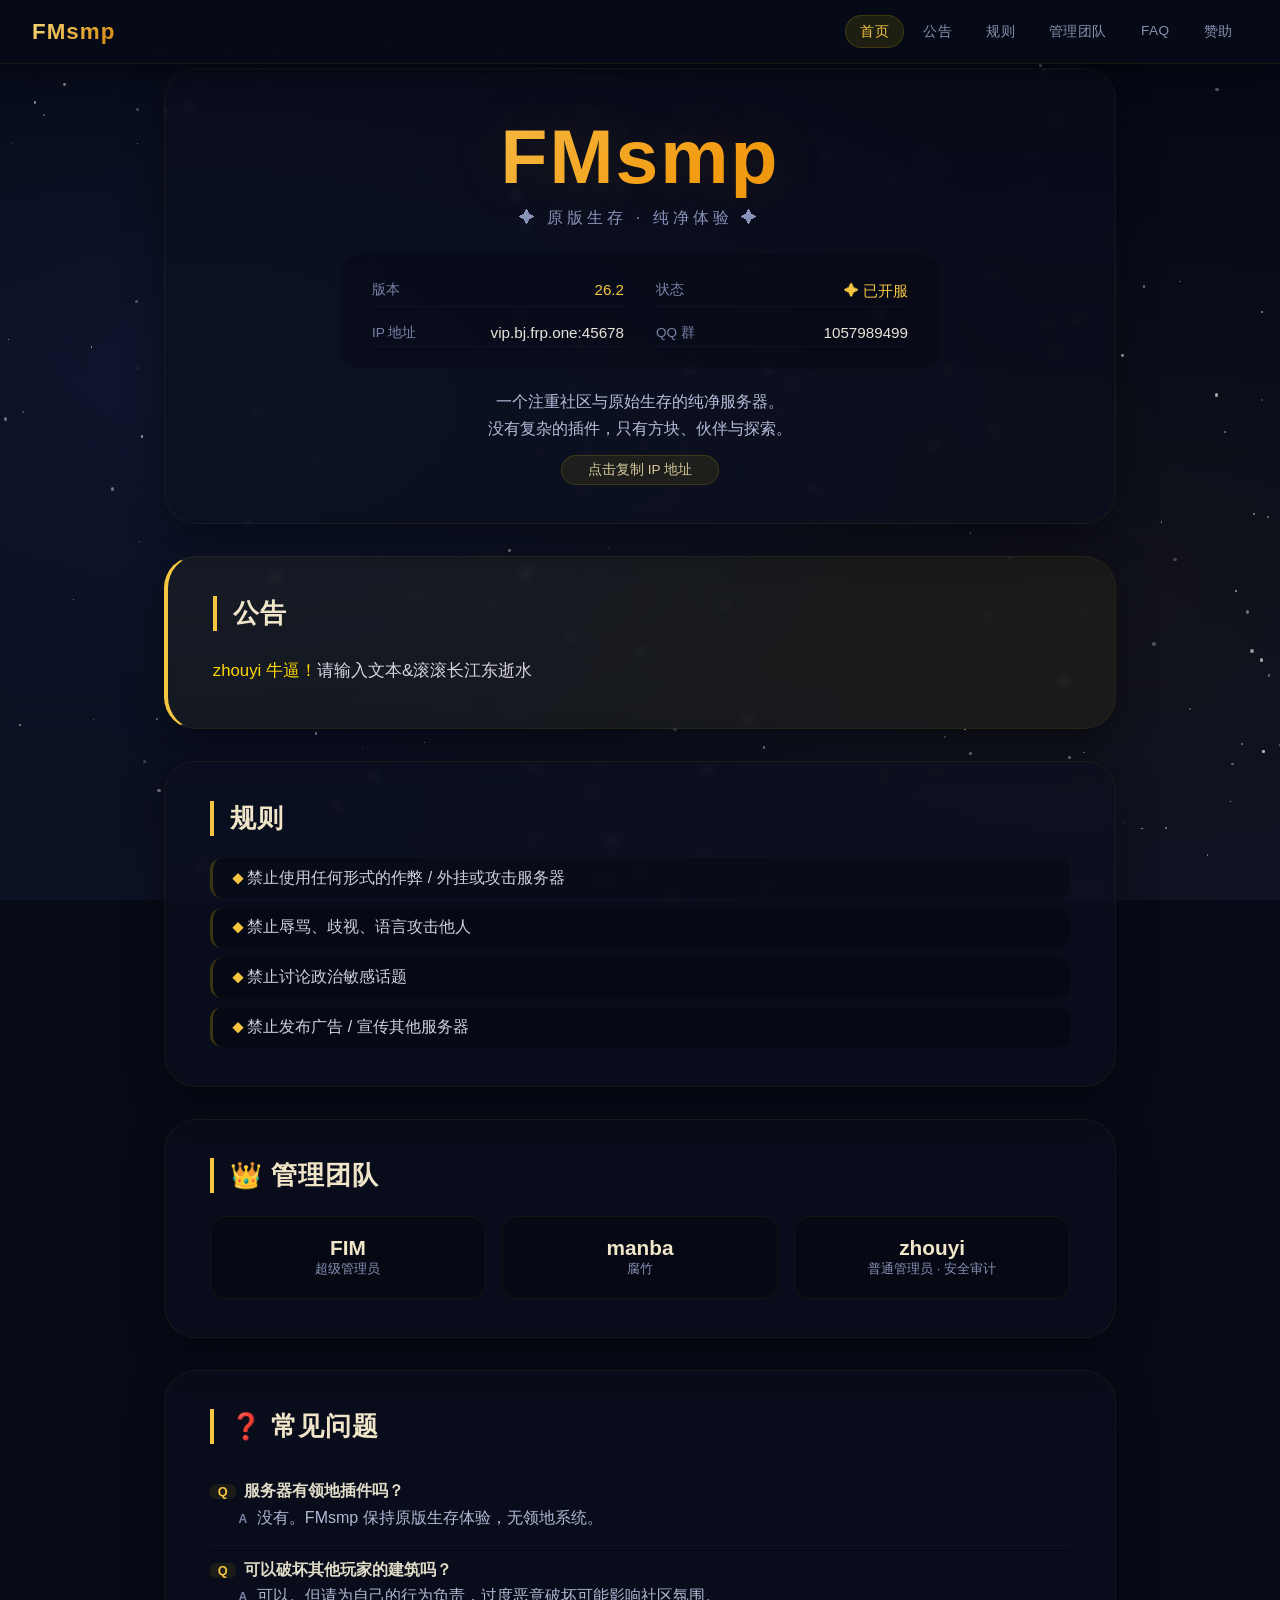
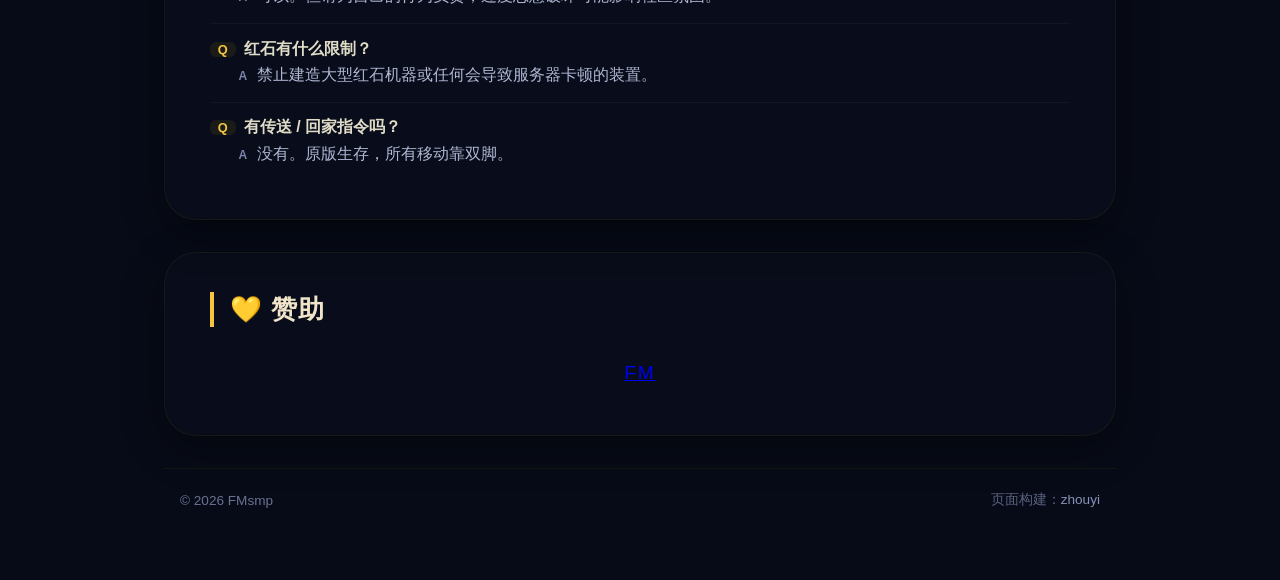
==== FMsmp/index.html @ 55bdd3b6 "Add files via upload" ====
<!DOCTYPE html>
<html lang="zh-CN">
<head>
    <meta charset="UTF-8" />
    <meta name="viewport" content="width=device-width, initial-scale=1.0" />
    <title>FMsmp · 生存服务器</title>
    <style>
        /* ===== 全局重置 & 字体 ===== */
        * {
            margin: 0;
            padding: 0;
            box-sizing: border-box;
        }
        html {
            scroll-behavior: smooth;
        }
        body {
            background: #070b17;
            color: #e0dee6;
            font-family: 'Segoe UI', 'PingFang SC', Roboto, 'Helvetica Neue', sans-serif;
            min-height: 100vh;
            padding-top: 68px;
            background-image:
                radial-gradient(ellipse at 15% 40%, rgba(25, 40, 80, 0.35) 0%, transparent 55%),
                radial-gradient(ellipse at 85% 70%, rgba(50, 35, 10, 0.2) 0%, transparent 50%),
                linear-gradient(180deg, #050814 0%, #0c1124 100%);
            background-attachment: fixed;
        }

        /* ===== 星星 ===== */
        #stars {
            position: fixed;
            inset: 0;
            pointer-events: none;
            z-index: 0;
            overflow: hidden;
        }
        .star {
            position: absolute;
            background: #fff;
            border-radius: 50%;
            animation: twinkle var(--d, 3s) ease-in-out infinite alternate;
        }
        @keyframes twinkle {
            0% { opacity: 0.15; transform: scale(0.7); }
            100% { opacity: 1; transform: scale(1.2); }
        }

        /* ===== 导航 ===== */
        .navbar {
            position: fixed;
            top: 0;
            left: 0;
            right: 0;
            z-index: 1000;
            background: rgba(7, 11, 23, 0.85);
            backdrop-filter: blur(14px);
            -webkit-backdrop-filter: blur(14px);
            border-bottom: 1px solid rgba(255, 215, 0, 0.08);
            padding: 0 2rem;
            height: 64px;
            display: flex;
            align-items: center;
            justify-content: space-between;
            box-shadow: 0 4px 30px rgba(0, 0, 0, 0.5);
        }
        .nav-brand {
            font-size: 1.4rem;
            font-weight: 700;
            background: linear-gradient(135deg, #f9d976, #d4880f);
            -webkit-background-clip: text;
            -webkit-text-fill-color: transparent;
            background-clip: text;
            letter-spacing: 1px;
            flex-shrink: 0;
        }
        .nav-links {
            display: flex;
            gap: 0.2rem;
            list-style: none;
            flex-wrap: wrap;
            justify-content: flex-end;
        }
        .nav-links a {
            color: #8890b0;
            text-decoration: none;
            font-size: 0.85rem;
            padding: 0.4rem 0.9rem;
            border-radius: 30px;
            transition: all 0.25s;
            letter-spacing: 0.5px;
            white-space: nowrap;
            border: 1px solid transparent;
        }
        .nav-links a:hover {
            color: #f0d890;
            background: rgba(255, 215, 0, 0.06);
        }
        .nav-links a.active {
            color: #f5c542;
            background: rgba(255, 215, 0, 0.10);
            border-color: rgba(255, 215, 0, 0.15);
        }
        .hamburger {
            display: none;
            flex-direction: column;
            gap: 4px;
            background: none;
            border: none;
            cursor: pointer;
            padding: 6px;
        }
        .hamburger span {
            display: block;
            width: 26px;
            height: 2.5px;
            background: #b0b8d0;
            border-radius: 4px;
            transition: 0.25s;
        }

        /* ===== 主容器 ===== */
        .main {
            position: relative;
            z-index: 1;
            max-width: 1000px;
            margin: 0 auto;
            padding: 0 1.5rem 3rem;
        }

        /* ===== 区块通用 ===== */
        .section {
            background: rgba(11, 15, 30, 0.55);
            backdrop-filter: blur(4px);
            -webkit-backdrop-filter: blur(4px);
            border: 1px solid rgba(255, 215, 0, 0.06);
            border-radius: 32px;
            padding: 2.4rem 2.8rem;
            margin-bottom: 2rem;
            box-shadow: 0 12px 40px rgba(0, 0, 0, 0.4);
            transition: border-color 0.2s;
            scroll-margin-top: 80px;
        }
        .section:hover {
            border-color: rgba(255, 215, 0, 0.10);
        }
        .section-title {
            font-size: 1.6rem;
            font-weight: 600;
            color: #f0e5c8;
            margin-bottom: 1.4rem;
            letter-spacing: 1px;
            border-left: 4px solid #f5c542;
            padding-left: 1rem;
        }
        .section-title .gold {
            color: #f5c542;
        }

        /* ===== 首页 ===== */
        #home {
            text-align: center;
            padding: 2.8rem 2rem 2.4rem;
        }
        #home .server-name {
            font-size: 4.8rem;
            font-weight: 800;
            background: linear-gradient(135deg, #f9d976 0%, #f39c12 60%, #d4880f 100%);
            -webkit-background-clip: text;
            -webkit-text-fill-color: transparent;
            background-clip: text;
            line-height: 1.1;
            text-shadow: 0 0 60px rgba(243, 156, 18, 0.15);
            letter-spacing: 2px;
        }
        #home .sub {
            margin: 0.6rem 0 1.4rem;
            color: #8892b8;
            font-size: 1rem;
            letter-spacing: 4px;
        }
        .home-grid {
            display: grid;
            grid-template-columns: 1fr 1fr;
            gap: 0.8rem 2rem;
            background: rgba(0, 0, 0, 0.2);
            border-radius: 20px;
            padding: 1.4rem 2rem;
            margin: 1.6rem auto 1.2rem;
            max-width: 600px;
            text-align: left;
        }
        .home-grid .item {
            display: flex;
            justify-content: space-between;
            border-bottom: 1px solid rgba(255, 255, 255, 0.03);
            padding: 0.25rem 0;
        }
        .home-grid .item .label {
            color: #7a84a8;
            font-size: 0.85rem;
        }
        .home-grid .item .value {
            color: #e8e4da;
            font-weight: 500;
            font-size: 0.95rem;
        }
        .home-grid .item .value.gold {
            color: #f5c542;
        }
        .home-desc {
            color: #b8bedc;
            line-height: 1.7;
            max-width: 600px;
            margin: 0.6rem auto 0;
            font-size: 1rem;
        }
        .copy-ip {
            display: inline-block;
            margin-top: 0.8rem;
            background: rgba(255, 215, 0, 0.08);
            border: 1px solid rgba(255, 215, 0, 0.15);
            padding: 0.3rem 1.6rem;
            border-radius: 40px;
            font-size: 0.85rem;
            color: #d4c89a;
            cursor: pointer;
            transition: 0.2s;
        }
        .copy-ip:hover {
            background: rgba(255, 215, 0, 0.15);
            color: #f5d480;
        }

        /* ===== 公告 ===== */
        #announcement {
            display: none;
            border-left: 4px solid #f5c542;
            background: rgba(255, 215, 0, 0.04);
        }
        #announcement.visible {
            display: block;
        }
        #announcement .announce-content {
            font-size: 1.05rem;
            line-height: 1.8;
            color: #d8d4e0;
            padding: 0.2rem 0;
            white-space: pre-wrap;
            word-break: break-word;
        }

        /* ===== 规则 ===== */
        .rule-list {
            list-style: none;
            display: flex;
            flex-direction: column;
            gap: 0.6rem;
        }
        .rule-list li {
            padding: 0.6rem 1.2rem;
            background: rgba(0, 0, 0, 0.2);
            border-radius: 12px;
            border-left: 3px solid rgba(255, 215, 0, 0.2);
            font-size: 1rem;
            color: #d0d0e0;
        }
        .rule-list li::before {
            content: "◆ ";
            color: #f5c542;
            font-size: 0.75rem;
        }

        /* ===== 管理团队 ===== */
        .team-grid {
            display: grid;
            grid-template-columns: repeat(auto-fit, minmax(180px, 1fr));
            gap: 1rem;
        }
        .team-card {
            background: rgba(0, 0, 0, 0.25);
            border-radius: 16px;
            padding: 1.2rem 1rem;
            text-align: center;
            border: 1px solid rgba(255, 215, 0, 0.05);
            transition: 0.2s;
        }
        .team-card:hover {
            border-color: rgba(255, 215, 0, 0.12);
            background: rgba(255, 215, 0, 0.03);
        }
        .team-card .name {
            font-size: 1.3rem;
            font-weight: 600;
            color: #f0e5c8;
        }
        .team-card .role {
            font-size: 0.8rem;
            color: #8892b8;
            margin-top: 0.1rem;
        }
        .team-card .role .highlight {
            color: #f5c542;
        }

        /* ===== FAQ ===== */
        .faq-item {
            border-bottom: 1px solid rgba(255, 255, 255, 0.04);
            padding: 0.9rem 0;
        }
        .faq-item:last-child {
            border-bottom: none;
        }
        .faq-item .q {
            font-weight: 600;
            color: #e0dcc8;
            display: flex;
            align-items: baseline;
            gap: 0.5rem;
        }
        .faq-item .q::before {
            content: "Q";
            color: #f5c542;
            font-weight: 700;
            font-size: 0.8rem;
            background: rgba(255, 215, 0, 0.08);
            padding: 0 0.5rem;
            border-radius: 6px;
        }
        .faq-item .a {
            color: #b0b8d4;
            padding-left: 1.8rem;
            margin-top: 0.15rem;
            line-height: 1.6;
        }
        .faq-item .a::before {
            content: "A";
            color: #7a84a8;
            font-weight: 600;
            font-size: 0.75rem;
            margin-right: 0.6rem;
        }

        /* ===== 赞助 ===== */
        #sponsor .coming {
            text-align: center;
            color: #7a84a8;
            font-size: 1.2rem;
            letter-spacing: 2px;
            padding: 0.8rem 0;
        }

        /* ===== 底部 ===== */
        .footer {
            margin-top: 1.5rem;
            padding: 1.4rem 1rem;
            border-top: 1px solid rgba(255, 215, 0, 0.06);
            display: flex;
            flex-wrap: wrap;
            justify-content: space-between;
            align-items: center;
            font-size: 0.85rem;
            color: #5a6280;
        }
        .footer span {
            color: #6a7290;
        }
        .footer .credit {
            color: #5a6280;
        }
        .footer .credit .name {
            color: #8892b8;
        }

        /* ===== Toast ===== */
        .toast {
            position: fixed;
            bottom: 2rem;
            left: 50%;
            transform: translateX(-50%) translateY(10px);
            background: rgba(14, 18, 36, 0.94);
            backdrop-filter: blur(8px);
            padding: 0.5rem 2rem;
            border-radius: 60px;
            border: 1px solid rgba(255, 215, 0, 0.15);
            color: #f5d480;
            font-size: 0.9rem;
            pointer-events: none;
            opacity: 0;
            transition: opacity 0.3s, transform 0.3s;
            z-index: 9999;
            box-shadow: 0 8px 30px rgba(0, 0, 0, 0.6);
        }
        .toast.show {
            opacity: 1;
            transform: translateX(-50%) translateY(0);
        }

        /* ===== 响应式 ===== */
        @media (max-width: 768px) {
            .navbar {
                padding: 0 1rem;
            }
            .nav-links {
                display: none;
                position: absolute;
                top: 64px;
                left: 0;
                right: 0;
                background: rgba(7, 11, 23, 0.96);
                backdrop-filter: blur(14px);
                flex-direction: column;
                padding: 0.8rem 1.5rem 1.2rem;
                border-bottom: 1px solid rgba(255, 215, 0, 0.06);
                gap: 0.2rem;
            }
            .nav-links.open {
                display: flex;
            }
            .nav-links a {
                padding: 0.6rem 0.8rem;
                width: 100%;
                text-align: center;
                font-size: 0.95rem;
            }
            .hamburger {
                display: flex;
            }
            .section {
                padding: 1.6rem 1.2rem;
                border-radius: 24px;
            }
            #home .server-name {
                font-size: 3.2rem;
            }
            .home-grid {
                grid-template-columns: 1fr;
                padding: 1rem 1.2rem;
                gap: 0.2rem;
            }
            .team-grid {
                grid-template-columns: 1fr 1fr;
            }
            .footer {
                flex-direction: column;
                gap: 0.4rem;
                text-align: center;
            }
        }
        @media (max-width: 480px) {
            #home .server-name {
                font-size: 2.6rem;
            }
            .team-grid {
                grid-template-columns: 1fr;
            }
            .section {
                padding: 1.2rem 0.8rem;
            }
        }
    </style>
</head>
<body>

    <!-- 星星 -->
    <div id="stars"></div>

    <!-- Toast -->
    <div class="toast" id="toast"></div>

    <!-- ===== 导航 ===== -->
    <nav class="navbar" id="navbar">
        <div class="nav-brand">FMsmp</div>
        <button class="hamburger" id="hamburger" aria-label="菜单">
            <span></span><span></span><span></span>
        </button>
        <ul class="nav-links" id="navLinks">
            <a href="#home" class="active">首页</a>
            <a href="#announcement">公告</a>
            <a href="#rules">规则</a>
            <a href="#team">管理团队</a>
            <a href="#faq">FAQ</a>
            <a href="#sponsor">赞助</a>
        </ul>
    </nav>

    <!-- ===== 主内容 ===== -->
    <div class="main">

        <!-- ====== 首页 ====== -->
        <section class="section" id="home">
            <div class="server-name">FMsmp</div>
            <div class="sub">✦ 原版生存 · 纯净体验 ✦</div>
            <div class="home-grid">
                <div class="item"><span class="label">版本</span><span class="value gold">26.2</span></div>
                <div class="item"><span class="label">状态</span><span class="value gold">✦ 已开服</span></div>
                <div class="item"><span class="label">IP 地址</span><span class="value" id="ipDisplay">vip.bj.frp.one:45678</span></div>
                <div class="item"><span class="label">QQ 群</span><span class="value">1057989499</span></div>
            </div>
            <div class="home-desc">
                一个注重社区与原始生存的纯净服务器。<br />
                没有复杂的插件，只有方块、伙伴与探索。
            </div>
            <div class="copy-ip" onclick="copyIP()">点击复制 IP 地址</div>
        </section>

        <!-- ====== 公告 ====== -->
        <section class="section" id="announcement">
            <div class="section-title">公告</div>
            <div class="announce-content" id="announceContent"></div>
        </section>

        <!-- ====== 规则 ====== -->
        <section class="section" id="rules">
            <div class="section-title">规则</div>
            <ul class="rule-list">
                <li>禁止使用任何形式的作弊 / 外挂或攻击服务器</li>
                <li>禁止辱骂、歧视、语言攻击他人</li>
                <li>禁止讨论政治敏感话题</li>
                <li>禁止发布广告 / 宣传其他服务器</li>
            </ul>
        </section>

        <!-- ====== 管理团队 ====== -->
        <section class="section" id="team">
            <div class="section-title">👑 管理团队</div>
            <div class="team-grid">
                <div class="team-card">
                    <div class="name">FIM</div>
                    <div class="role">超级管理员</div>
                </div>
                <div class="team-card">
                    <div class="name">manba</div>
                    <div class="role">腐竹</div>
                </div>
                <div class="team-card">
                    <div class="name">zhouyi</div>
                    <div class="role">普通管理员 · 安全审计</div>
                </div>
            </div>
        </section>

        <!-- ====== FAQ ====== -->
        <section class="section" id="faq">
            <div class="section-title">❓ 常见问题</div>
            <div class="faq-item">
                <div class="q">服务器有领地插件吗？</div>
                <div class="a">没有。FMsmp 保持原版生存体验，无领地系统。</div>
            </div>
            <div class="faq-item">
                <div class="q">可以破坏其他玩家的建筑吗？</div>
                <div class="a">可以。但请为自己的行为负责，过度恶意破坏可能影响社区氛围。</div>
            </div>
            <div class="faq-item">
                <div class="q">红石有什么限制？</div>
                <div class="a">禁止建造大型红石机器或任何会导致服务器卡顿的装置。</div>
            </div>
            <div class="faq-item">
                <div class="q">有传送 / 回家指令吗？</div>
                <div class="a">没有。原版生存，所有移动靠双脚。</div>
            </div>
        </section>

        <!-- ====== 赞助 ====== -->
        <section class="section" id="sponsor">
            <div class="section-title">💛 赞助</div>
            <div class="coming"><a href="https://space.bilibili.com/1270592706">FM</a></div>
        </section>

        <!-- ====== 底部 ====== -->
        <div class="footer">
            <span>© 2026 FMsmp</span>
            <span class="credit">页面构建：<span class="name">zhouyi</span></span>
        </div>

    </div>

    <script>
        // ============================================================
        // 1. 星星
        // ============================================================
        (function createStars() {
            const container = document.getElementById('stars');
            const count = 180;
            for (let i = 0; i < count; i++) {
                const star = document.createElement('div');
                star.className = 'star';
                const size = Math.random() * 2.8 + 1;
                star.style.width = size + 'px';
                star.style.height = size + 'px';
                star.style.left = Math.random() * 100 + '%';
                star.style.top = Math.random() * 100 + '%';
                star.style.setProperty('--d', (Math.random() * 4 + 2.5) + 's');
                star.style.animationDelay = (Math.random() * 6) + 's';
                star.style.opacity = Math.random() * 0.5 + 0.2;
                container.appendChild(star);
            }
        })();

        // ============================================================
        // 2. 导航高亮 + 移动端汉堡
        // ============================================================
        const navLinks = document.querySelectorAll('.nav-links a');
        const sections = document.querySelectorAll('.section');
        const hamburger = document.getElementById('hamburger');
        const navList = document.getElementById('navLinks');

        hamburger.addEventListener('click', () => {
            navList.classList.toggle('open');
        });

        // 点击导航链接关闭移动端菜单
        navLinks.forEach(link => {
            link.addEventListener('click', () => {
                navList.classList.remove('open');
            });
        });

        // 滚动高亮
        function updateActiveNav() {
            let current = '';
            const scrollY = window.scrollY + 120;
            sections.forEach(sec => {
                const top = sec.offsetTop;
                const height = sec.offsetHeight;
                if (scrollY >= top && scrollY < top + height) {
                    current = sec.getAttribute('id');
                }
            });
            // 如果滚动到最底部，高亮最后一个可见的
            if ((window.scrollY + window.innerHeight) >= document.body.scrollHeight - 50) {
                const last = sections[sections.length - 1];
                if (last) current = last.getAttribute('id');
            }
            navLinks.forEach(a => {
                a.classList.toggle('active', a.getAttribute('href') === '#' + current);
            });
        }
        window.addEventListener('scroll', updateActiveNav);
        window.addEventListener('load', updateActiveNav);

        // ============================================================
        // 3. 公告渲染（支持 &c{RGBA}{文字}  && 转义）
        // ============================================================
        // ★★★ 在这里编辑公告内容 ★★★
        // 格式：&c{255,215,0,1}{金色文字} && 普通文字
        // 空字符串 = 公告隐藏
        const ANNOUNCEMENT_RAW = '&c{255,215,0,1}{zhouyi 牛逼！}请输入文本&&滚滚长江东逝水'; // <--- 编辑这里

        function renderAnnouncement(raw) {
            const section = document.getElementById('announcement');
            const container = document.getElementById('announceContent');
            if (!raw || raw.trim() === '') {
                section.classList.remove('visible');
                container.innerHTML = '';
                return;
            }
            section.classList.add('visible');

            // 先处理 && → 占位符（避免被当成颜色标记）
            let text = raw.replace(/\&\&/g, '\uE000');

            // 匹配 &c{RGBA}{内容}  注意内容里可能包含 } 但简单场景够用
            const parts = [];
            let lastIndex = 0;
            const regex = /&c\{([^}]*)\}\{([^}]*)\}/g;
            let match;
            while ((match = regex.exec(text)) !== null) {
                // 前面的普通文本
                if (match.index > lastIndex) {
                    parts.push({ type: 'text', content: text.substring(lastIndex, match.index) });
                }
                const rgba = match[1].trim();
                const content = match[2];
                parts.push({ type: 'color', rgba: rgba, content: content });
                lastIndex = regex.lastIndex;
            }
            // 剩余普通文本
            if (lastIndex < text.length) {
                parts.push({ type: 'text', content: text.substring(lastIndex) });
            }

            // 如果没有任何颜色标记，整个当作普通文本
            if (parts.length === 0) {
                container.textContent = text.replace(/\uE000/g, '&');
                return;
            }

            // 构建 DOM
            container.innerHTML = '';
            for (const p of parts) {
                if (p.type === 'text') {
                    const span = document.createElement('span');
                    span.textContent = p.content.replace(/\uE000/g, '&');
                    container.appendChild(span);
                } else {
                    const span = document.createElement('span');
                    const rgba = p.rgba.split(',').map(s => s.trim());
                    if (rgba.length >= 3) {
                        const r = parseFloat(rgba[0]) || 255;
                        const g = parseFloat(rgba[1]) || 215;
                        const b = parseFloat(rgba[2]) || 0;
                        const a = rgba.length >= 4 ? parseFloat(rgba[3]) : 1;
                        span.style.color = `rgba(${r},${g},${b},${a})`;
                    }
                    span.textContent = p.content.replace(/\uE000/g, '&');
                    container.appendChild(span);
                }
            }
        }

        renderAnnouncement(ANNOUNCEMENT_RAW);

        // 暴露给控制台方便调试（可选）
        window.setAnnouncement = function(raw) {
            renderAnnouncement(raw);
        };

        // ============================================================
        // 4. 复制 IP
        // ============================================================
        function copyIP() {
            const ip = 'vip.bj.frp.one:45678';
            const toast = document.getElementById('toast');
            navigator.clipboard?.writeText(ip).then(() => {
                showToast('✓ IP 已复制');
            }).catch(() => {
                // fallback
                const ta = document.createElement('textarea');
                ta.value = ip;
                document.body.appendChild(ta);
                ta.select();
                document.execCommand('copy');
                ta.remove();
                showToast('✓ IP 已复制');
            });
        }

        function showToast(msg) {
            const el = document.getElementById('toast');
            el.textContent = msg;
            el.classList.add('show');
            clearTimeout(window._toastTimer);
            window._toastTimer = setTimeout(() => {
                el.classList.remove('show');
            }, 2000);
        }

        // 点击首页IP也可以复制
        document.getElementById('ipDisplay')?.addEventListener('click', copyIP);

        // ============================================================
        // 5. 额外：点击首页IP样式
        // ============================================================
        const ipEl = document.getElementById('ipDisplay');
        if (ipEl) {
            ipEl.style.cursor = 'pointer';
            ipEl.title = '点击复制';
        }

        console.log('✦ FMsmp 官网已加载');
        console.log('✦ 公告编辑: 修改 ANNOUNCEMENT_RAW 变量');
    </script>
</body>
</html>
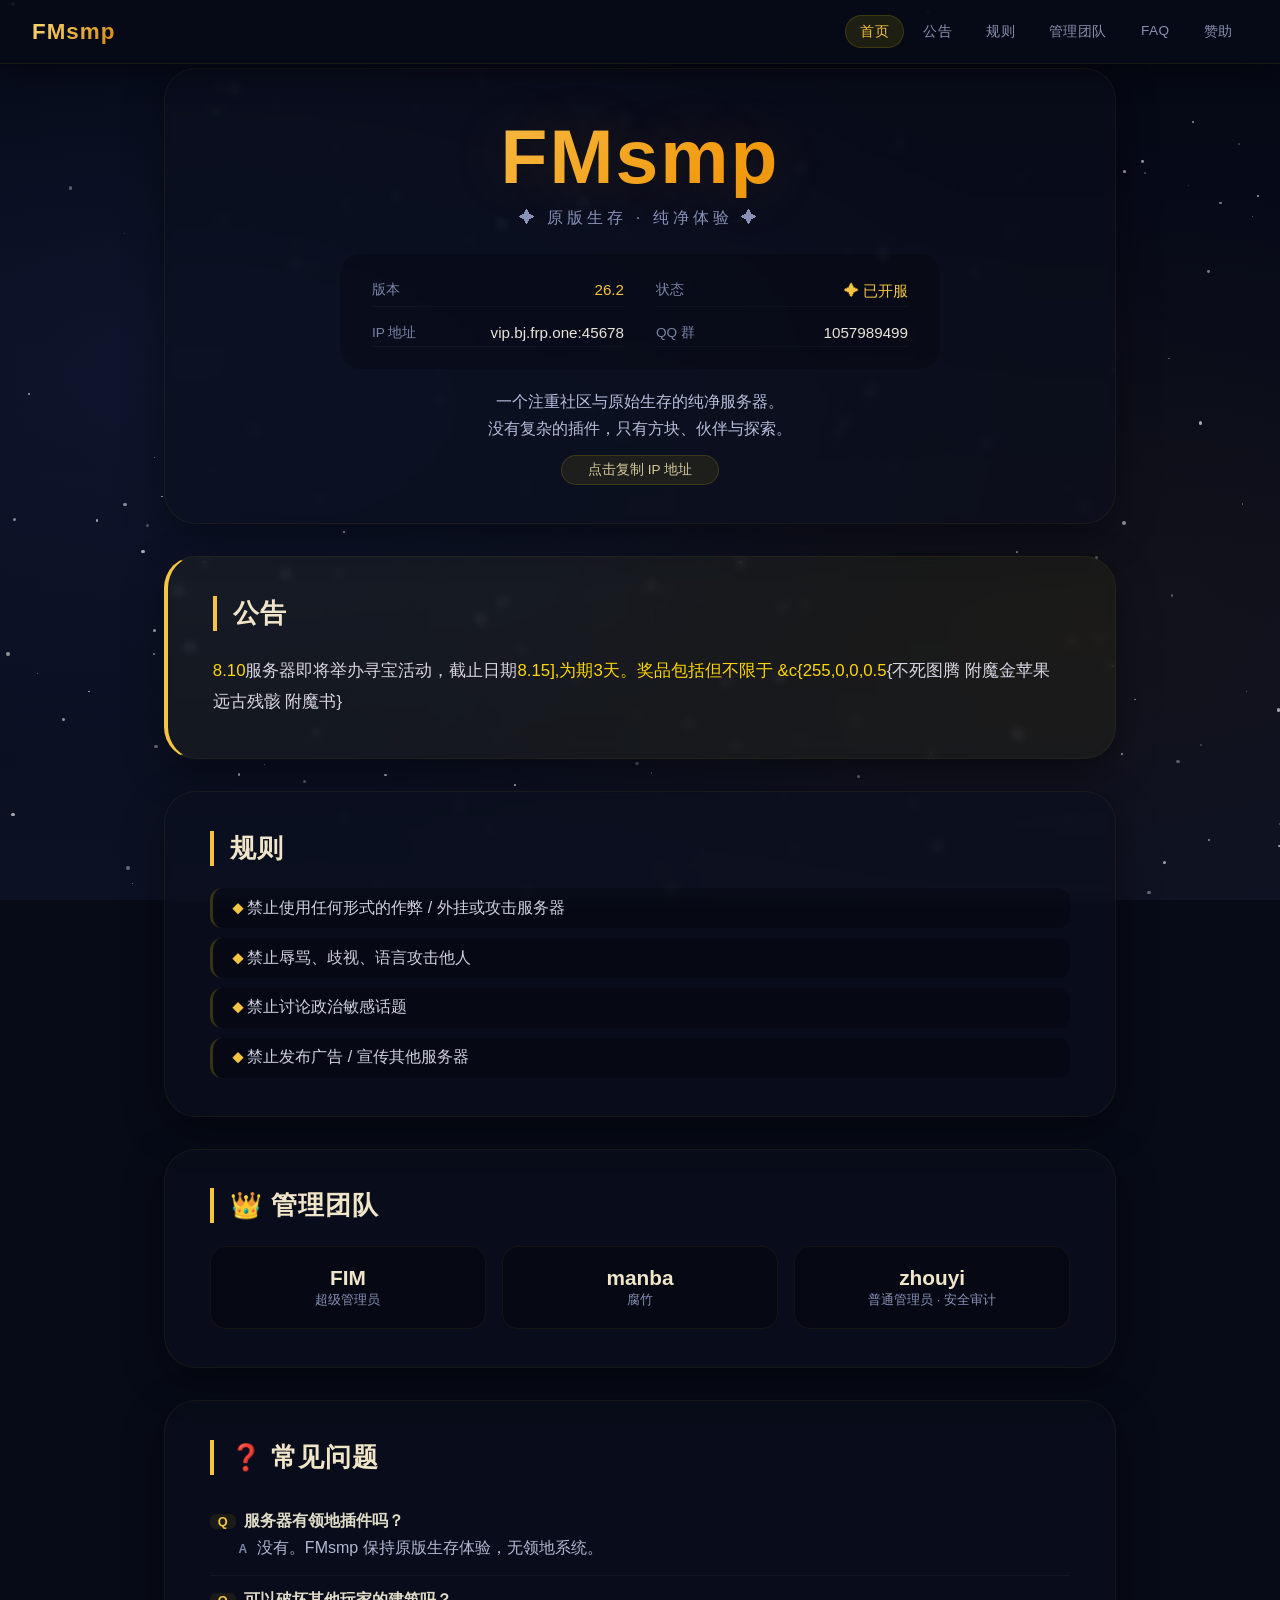
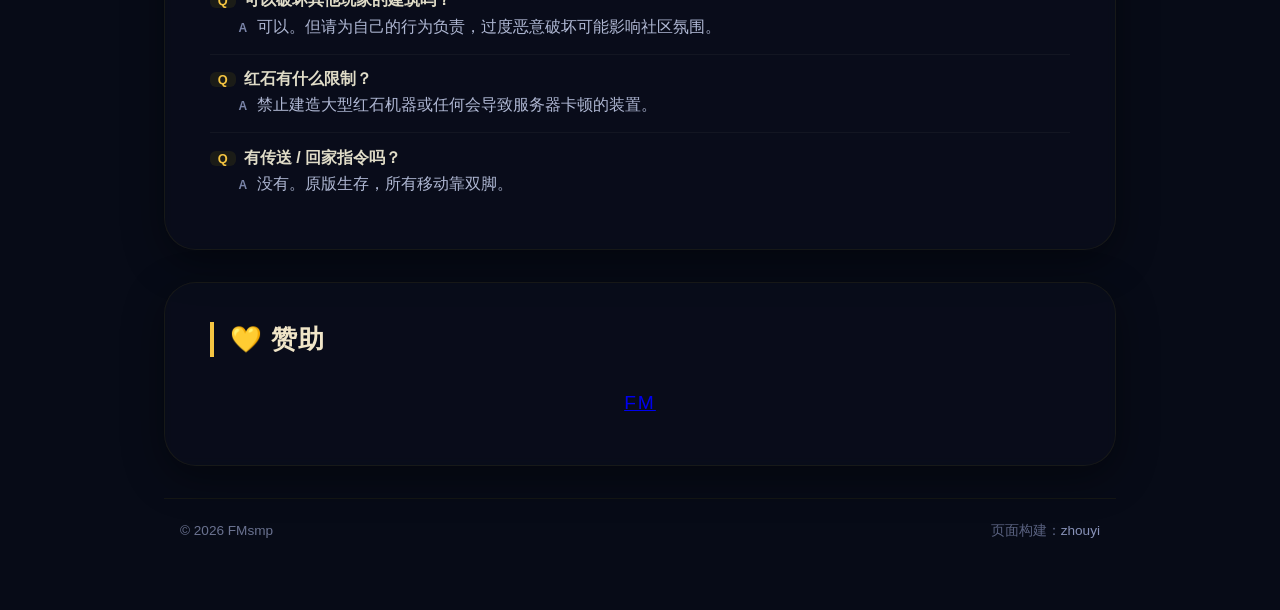
==== commit bd6b0a2d: "Update index.html" ====
--- a/FMsmp/index.html
+++ b/FMsmp/index.html
@@ -645,7 +645,7 @@
         // ★★★ 在这里编辑公告内容 ★★★
         // 格式：&c{255,215,0,1}{金色文字} && 普通文字
         // 空字符串 = 公告隐藏
-        const ANNOUNCEMENT_RAW = '&c{255,215,0,1}{zhouyi 牛逼！}请输入文本&&滚滚长江东逝水'; // <--- 编辑这里
+        const ANNOUNCEMENT_RAW = '&c{255,215,0,1}{8.10}服务器即将举办寻宝活动，截止日期&c{255,215,0,1}{8.15],为期3天。奖品包括但不限于 &c{255,0,0,0.5}{不死图腾 附魔金苹果 远古残骸 附魔书}'; // <--- 编辑这里
 
         function renderAnnouncement(raw) {
             const section = document.getElementById('announcement');
@@ -762,4 +762,4 @@
         console.log('✦ 公告编辑: 修改 ANNOUNCEMENT_RAW 变量');
     </script>
 </body>
-</html>+</html>
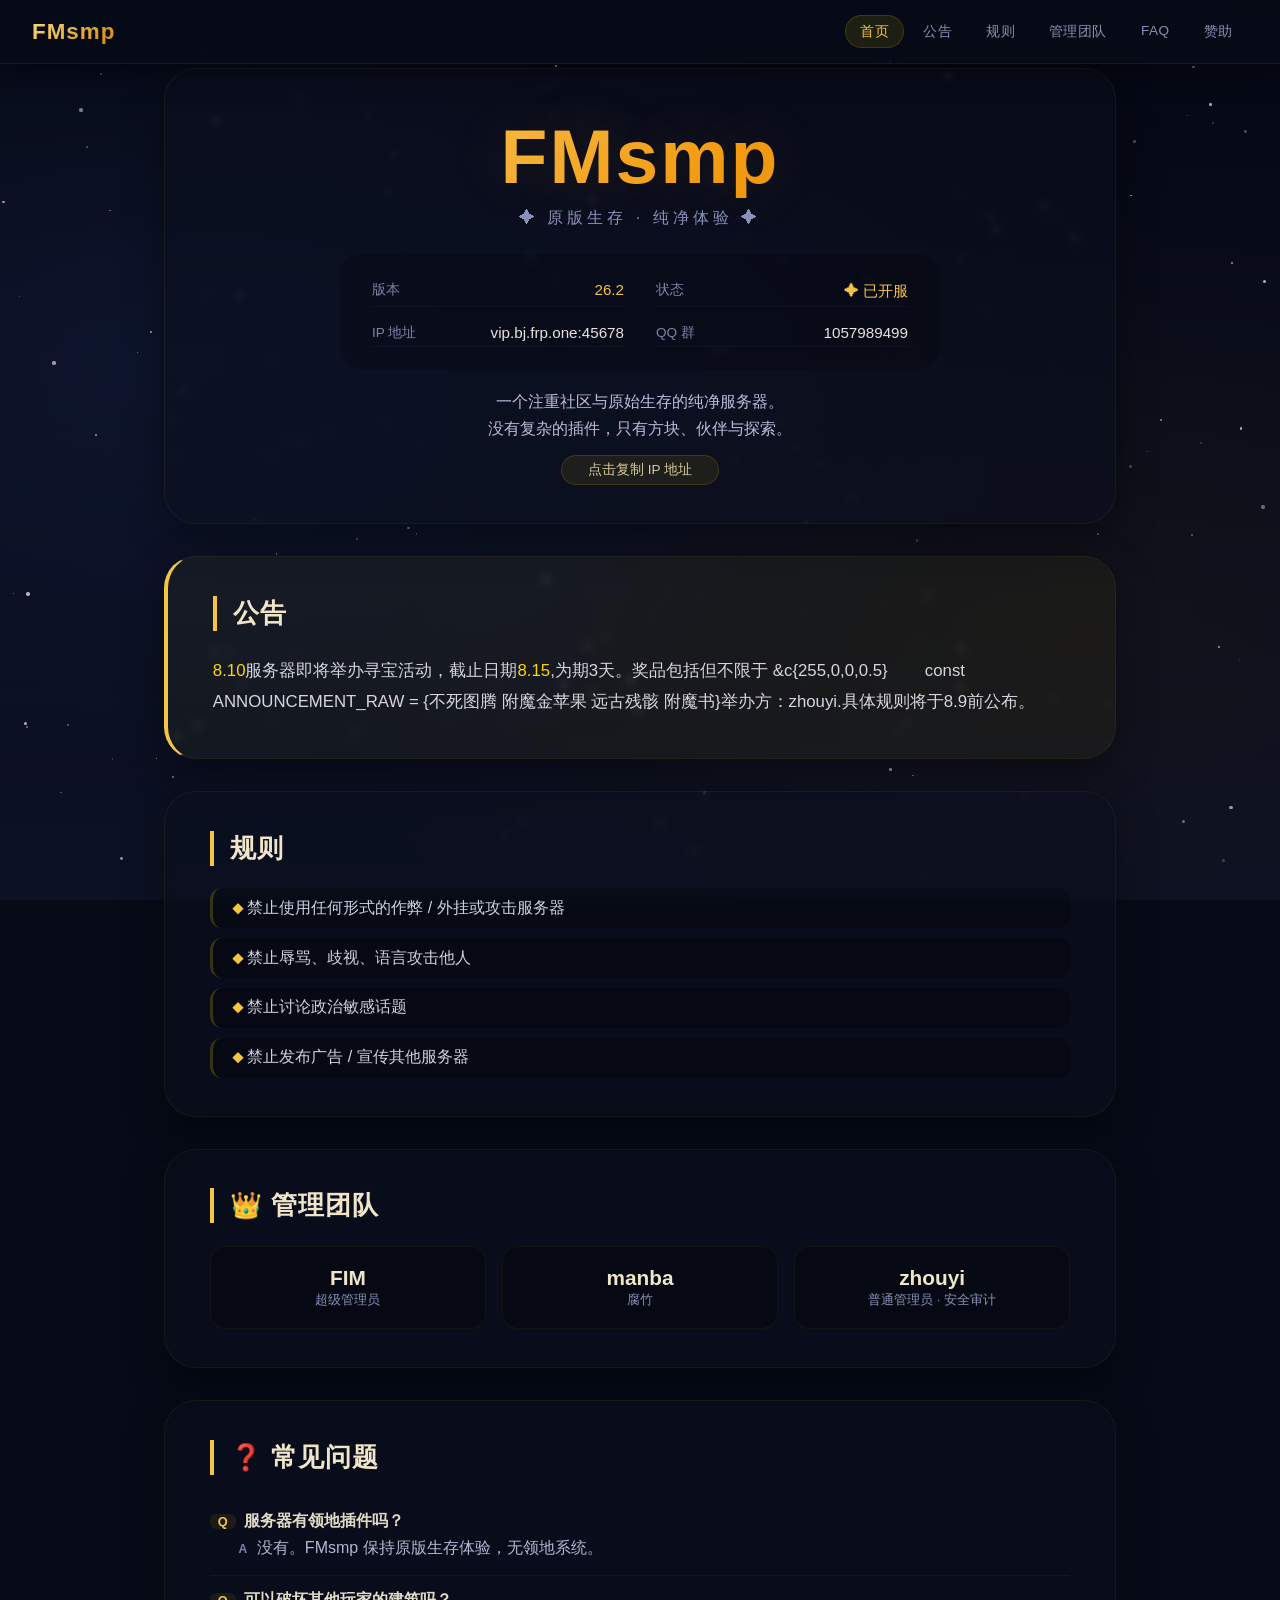
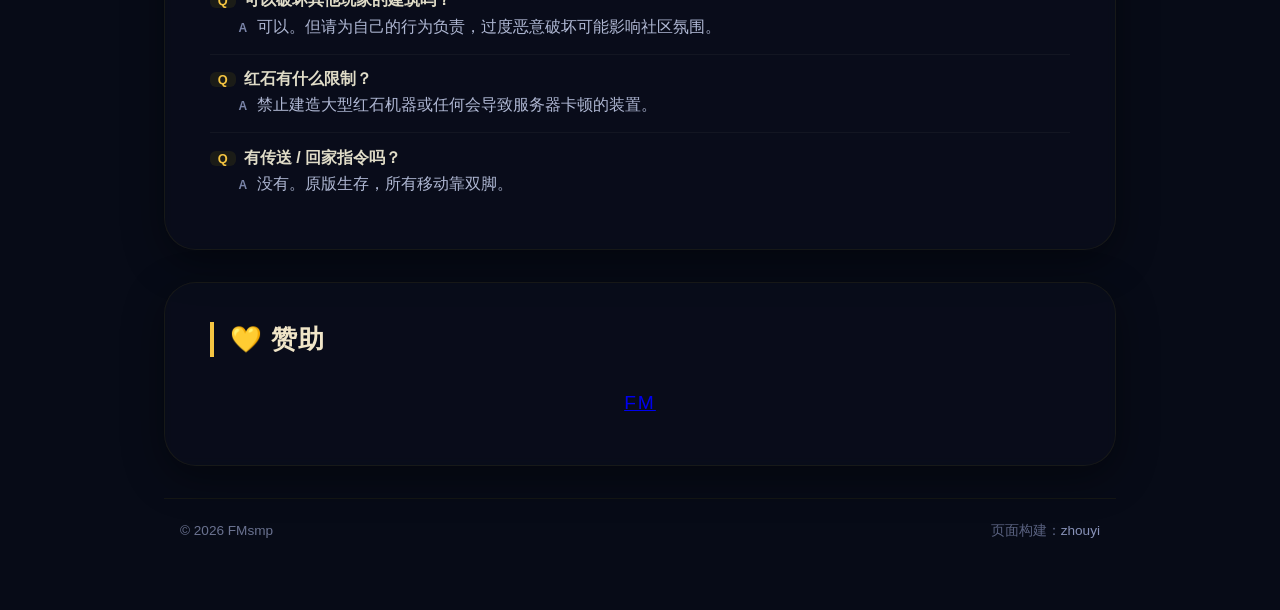
==== commit 1eb9f8de: "Update index.html" ====
--- a/FMsmp/index.html
+++ b/FMsmp/index.html
@@ -645,7 +645,7 @@
         // ★★★ 在这里编辑公告内容 ★★★
         // 格式：&c{255,215,0,1}{金色文字} && 普通文字
         // 空字符串 = 公告隐藏
-        const ANNOUNCEMENT_RAW = '&c{255,215,0,1}{8.10}服务器即将举办寻宝活动，截止日期&c{255,215,0,1}{8.15],为期3天。奖品包括但不限于 &c{255,0,0,0.5}{不死图腾 附魔金苹果 远古残骸 附魔书}'; // <--- 编辑这里
+        const ANNOUNCEMENT_RAW = '&c{255,215,0,1}{8.10}服务器即将举办寻宝活动，截止日期&c{255,215,0,1}{8.15},为期3天。奖品包括但不限于 &c{255,0,0,0.5}        const ANNOUNCEMENT_RAW = {不死图腾 附魔金苹果 远古残骸 附魔书}举办方：zhouyi.具体规则将于8.9前公布。'; // <--- 编辑这里
 
         function renderAnnouncement(raw) {
             const section = document.getElementById('announcement');
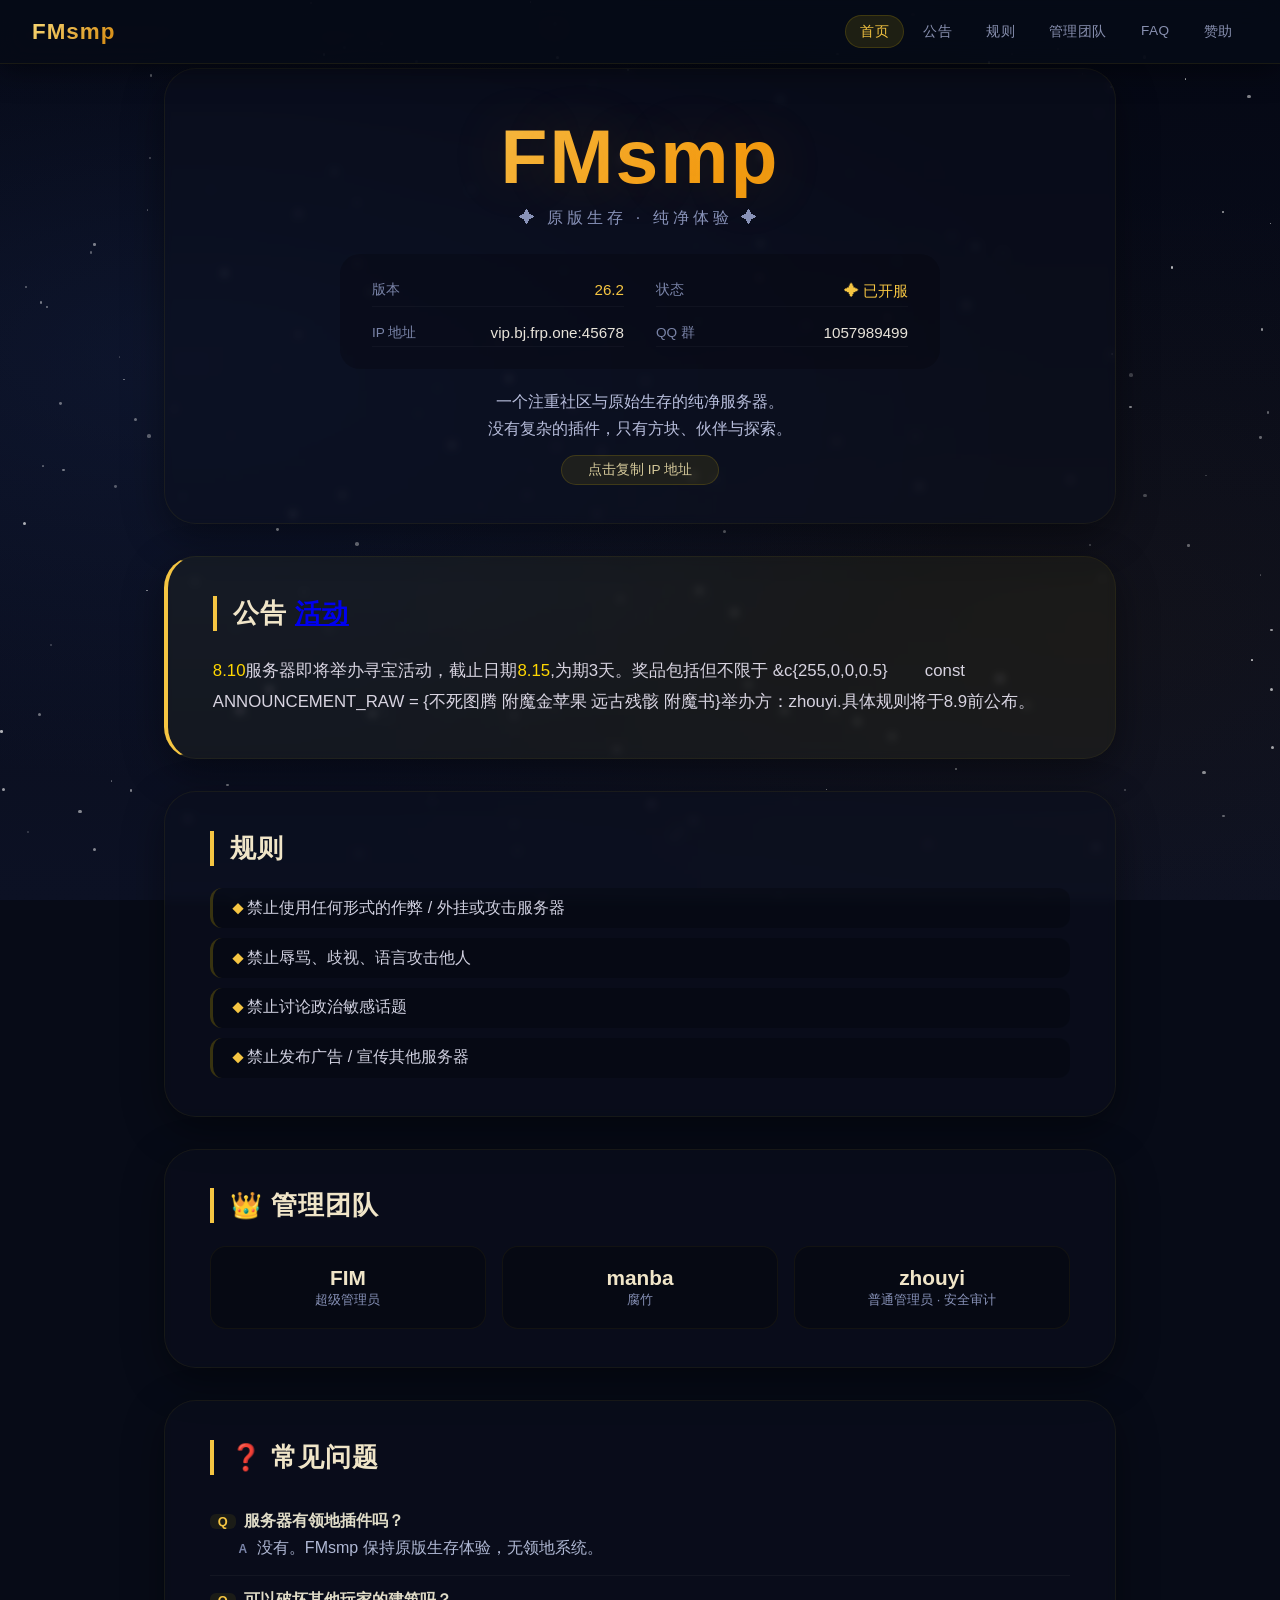
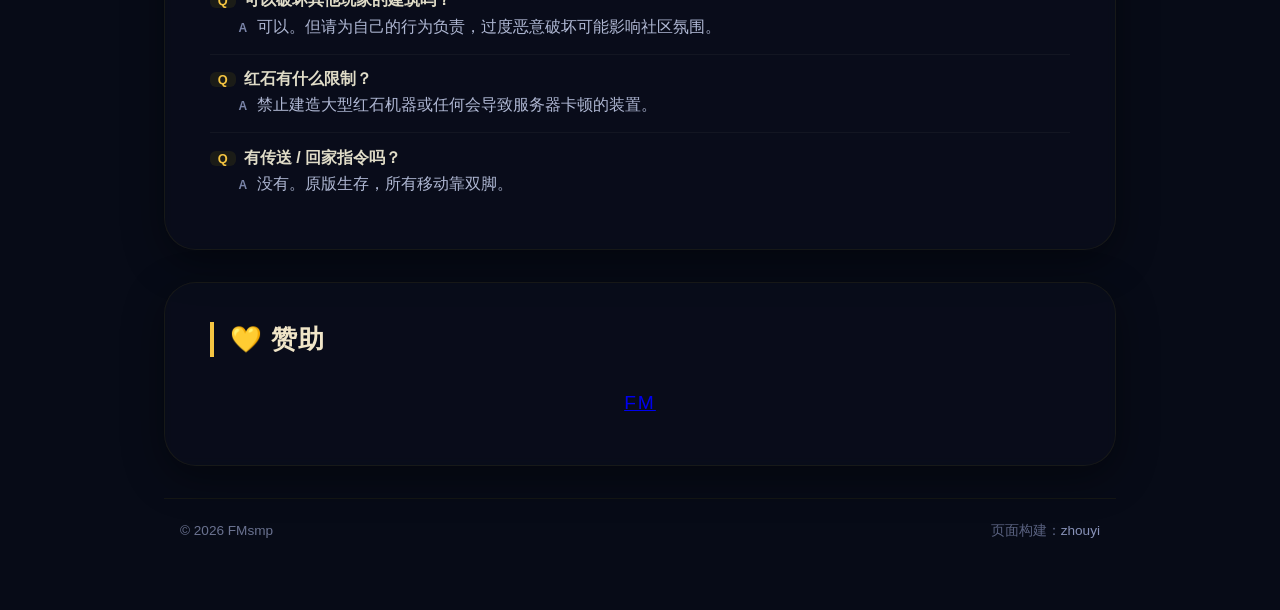
==== commit da931c09: "Update index.html" ====
--- a/FMsmp/index.html
+++ b/FMsmp/index.html
@@ -506,7 +506,7 @@
 
         <!-- ====== 公告 ====== -->
         <section class="section" id="announcement">
-            <div class="section-title">公告</div>
+            <div class="section-title">公告 <a href="FMsmpActivity">活动</a></div>
             <div class="announce-content" id="announceContent"></div>
         </section>
 
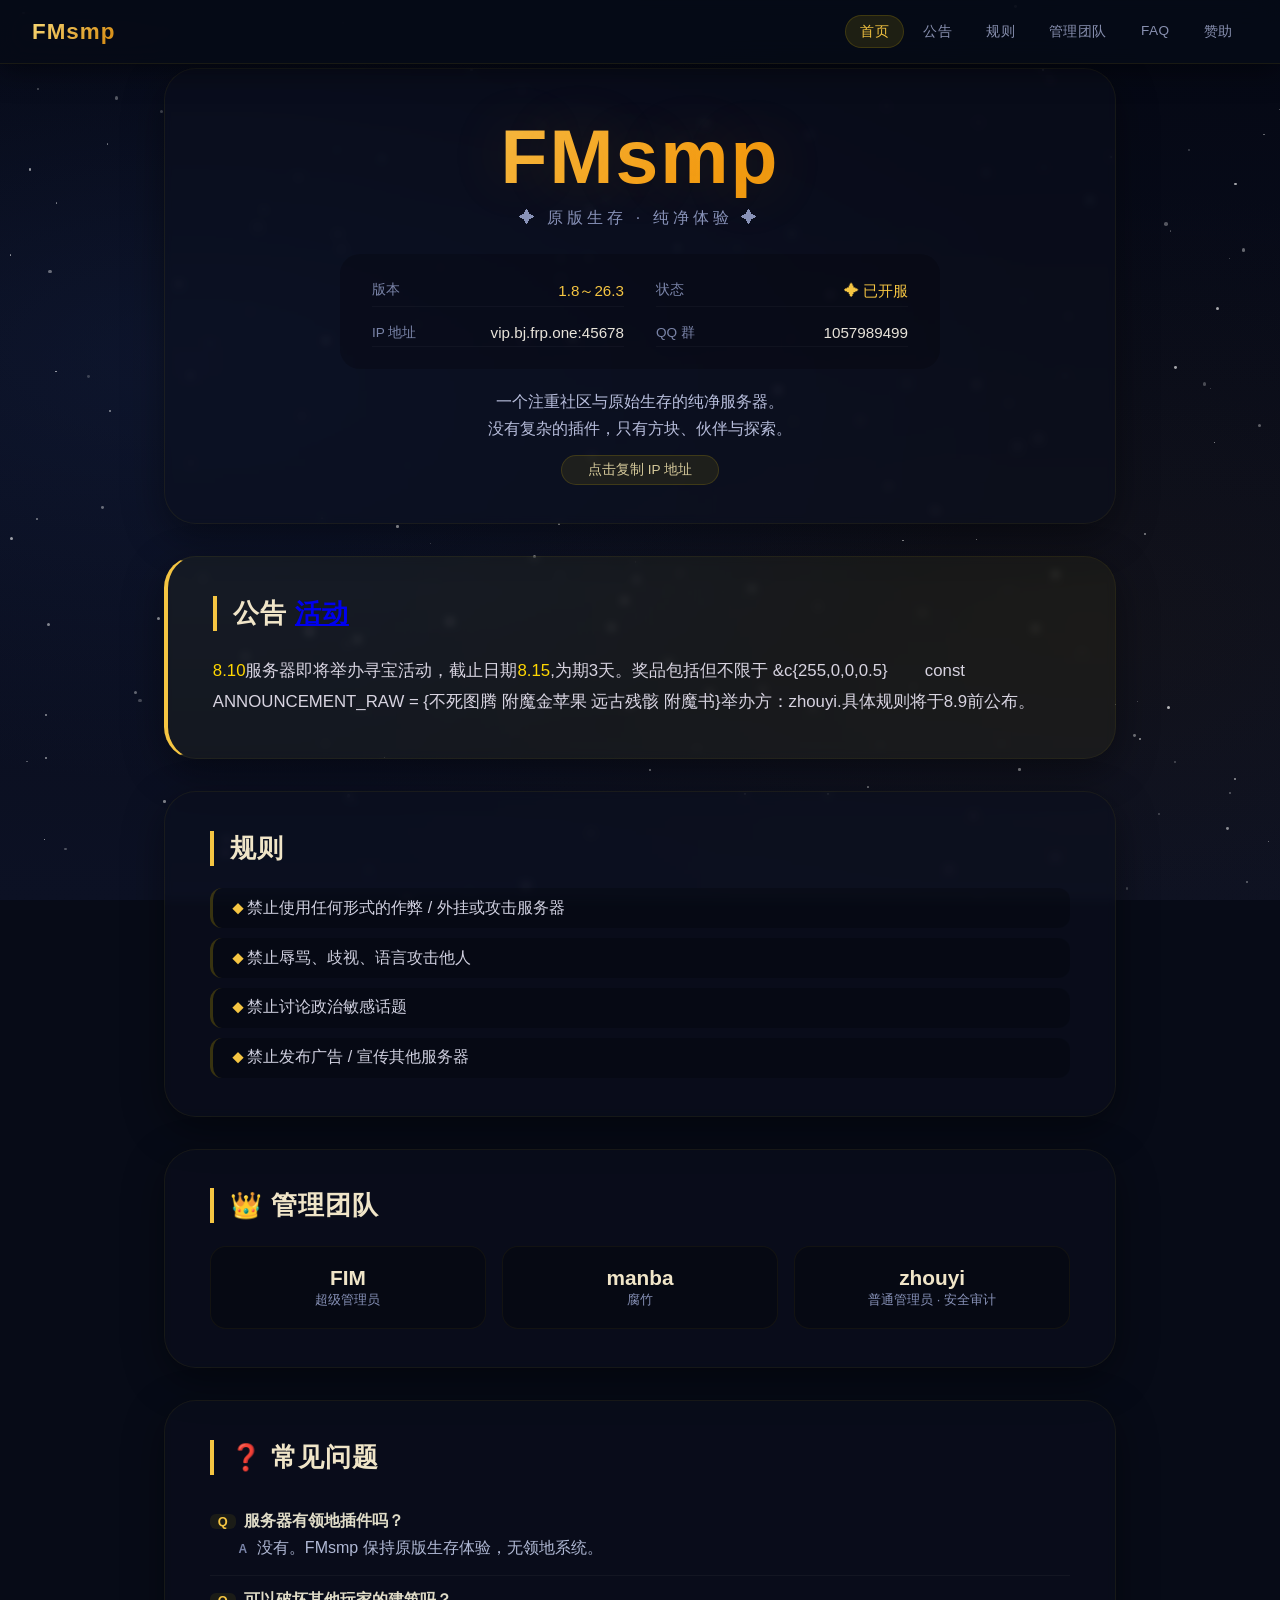
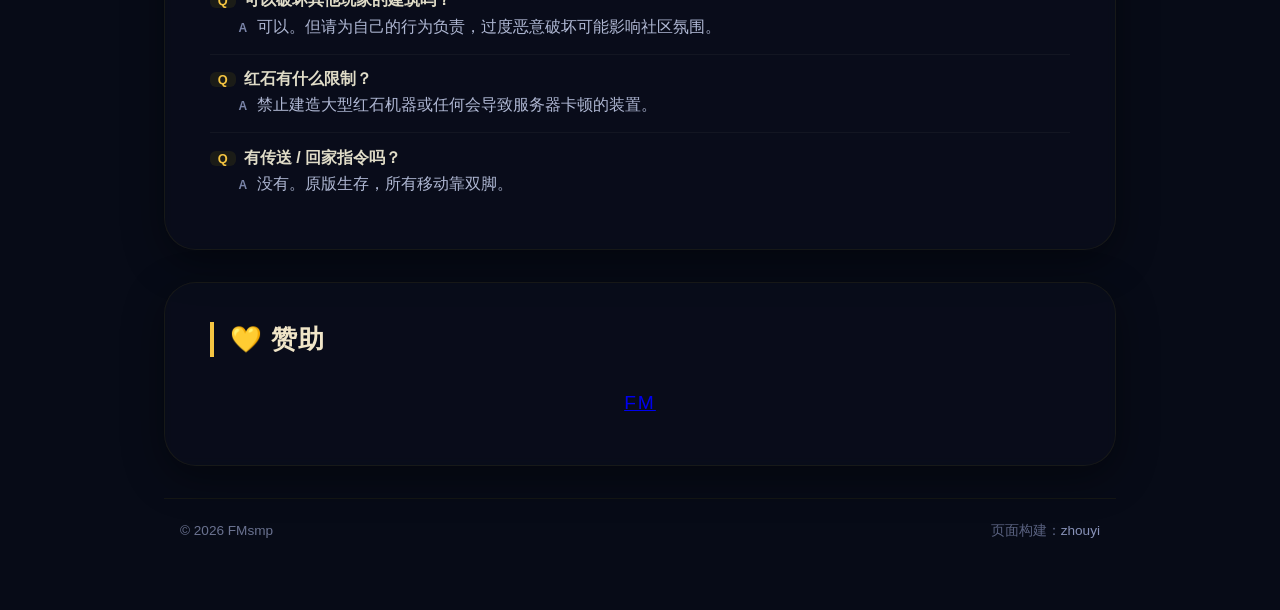
==== commit 91a06610: "Update index.html" ====
--- a/FMsmp/index.html
+++ b/FMsmp/index.html
@@ -492,7 +492,7 @@
             <div class="server-name">FMsmp</div>
             <div class="sub">✦ 原版生存 · 纯净体验 ✦</div>
             <div class="home-grid">
-                <div class="item"><span class="label">版本</span><span class="value gold">26.2</span></div>
+                <div class="item"><span class="label">版本</span><span class="value gold">1.8～26.3</span></div>
                 <div class="item"><span class="label">状态</span><span class="value gold">✦ 已开服</span></div>
                 <div class="item"><span class="label">IP 地址</span><span class="value" id="ipDisplay">vip.bj.frp.one:45678</span></div>
                 <div class="item"><span class="label">QQ 群</span><span class="value">1057989499</span></div>
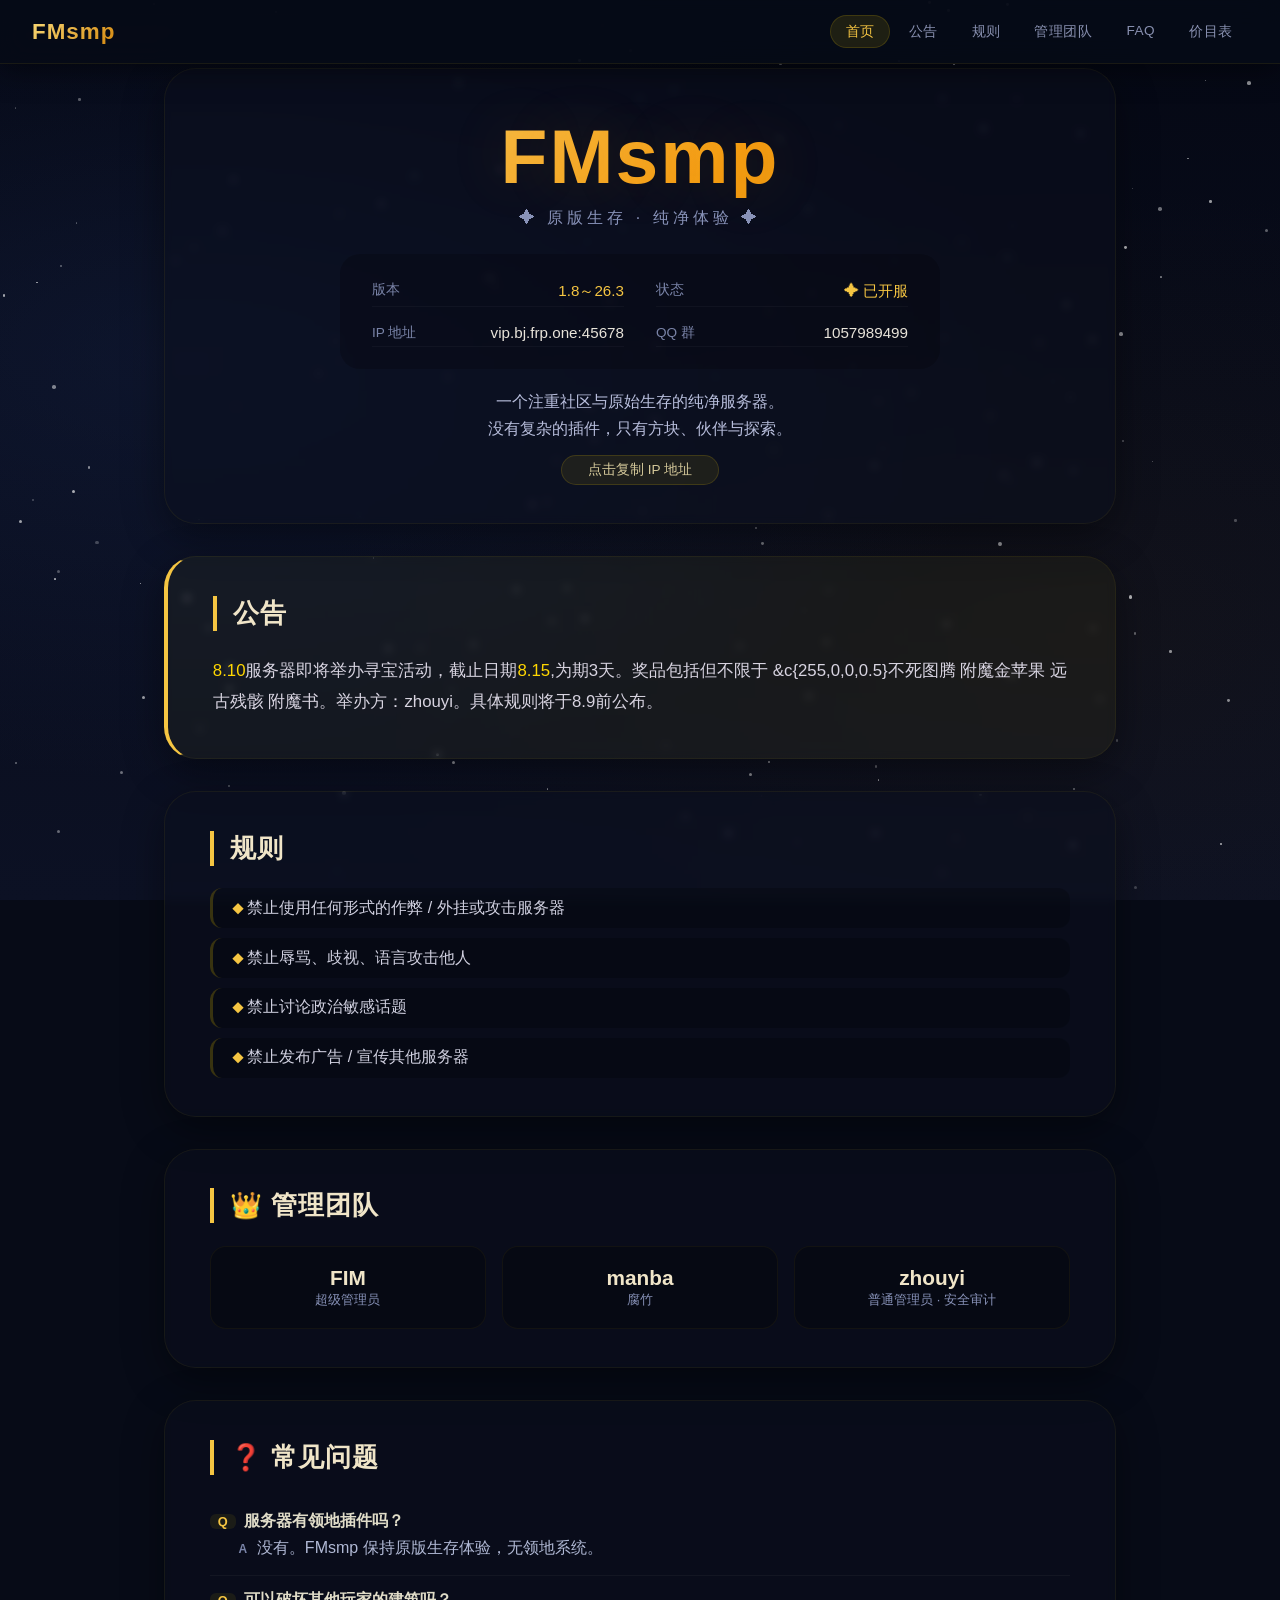
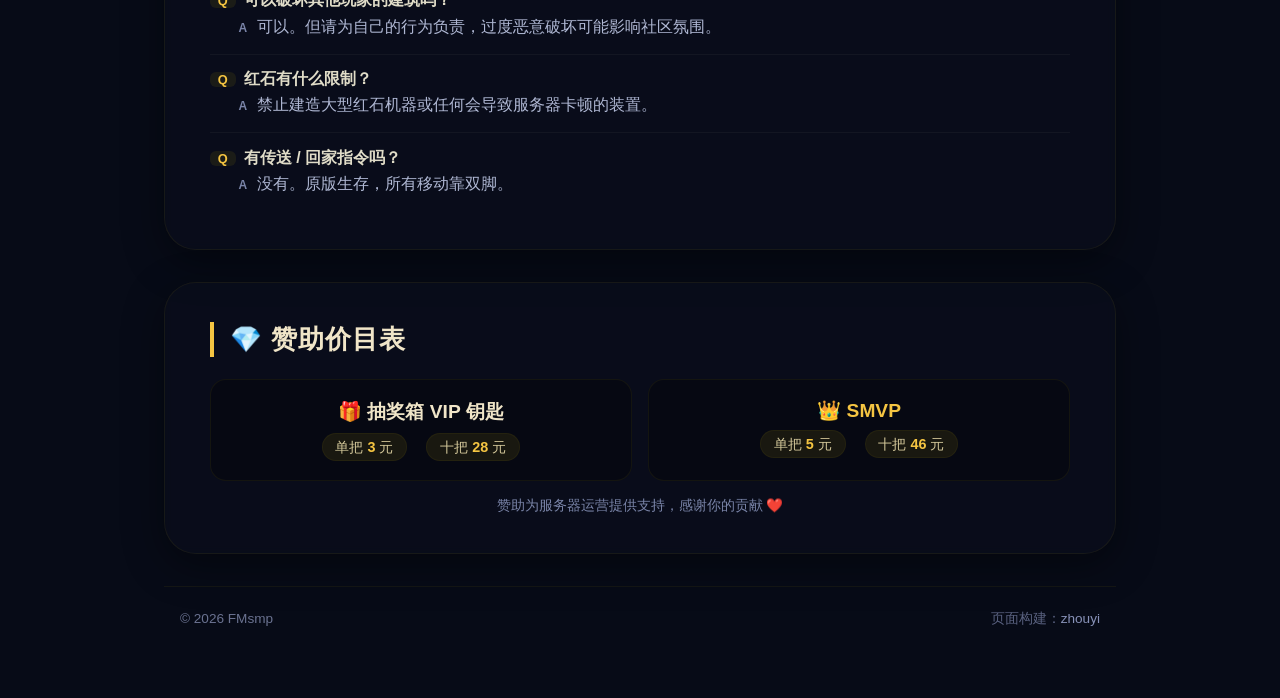
==== commit 5cf8d6f8: "Add files via upload" ====
--- a/FMsmp/index.html
+++ b/FMsmp/index.html
@@ -341,13 +341,51 @@
             margin-right: 0.6rem;
         }
 
-        /* ===== 赞助 ===== */
-        #sponsor .coming {
+        /* ===== 赞助/价目表 ===== */
+        .price-grid {
+            display: grid;
+            grid-template-columns: repeat(auto-fit, minmax(220px, 1fr));
+            gap: 1rem;
+            margin-top: 0.5rem;
+        }
+        .price-card {
+            background: rgba(0, 0, 0, 0.3);
+            border-radius: 16px;
+            padding: 1.2rem 1.4rem;
+            border: 1px solid rgba(255, 215, 0, 0.06);
             text-align: center;
-            color: #7a84a8;
+            transition: 0.2s;
+        }
+        .price-card:hover {
+            border-color: rgba(255, 215, 0, 0.15);
+            background: rgba(255, 215, 0, 0.04);
+        }
+        .price-card .item-name {
             font-size: 1.2rem;
-            letter-spacing: 2px;
-            padding: 0.8rem 0;
+            font-weight: 600;
+            color: #f0e5c8;
+        }
+        .price-card .item-name .highlight {
+            color: #f5c542;
+        }
+        .price-card .price-row {
+            margin-top: 0.5rem;
+            display: flex;
+            justify-content: center;
+            gap: 1.2rem;
+            flex-wrap: wrap;
+        }
+        .price-card .price-tag {
+            background: rgba(255, 215, 0, 0.08);
+            padding: 0.2rem 0.8rem;
+            border-radius: 40px;
+            font-size: 0.9rem;
+            color: #d4c89a;
+            border: 1px solid rgba(255, 215, 0, 0.05);
+        }
+        .price-card .price-tag .num {
+            color: #f5c542;
+            font-weight: 600;
         }
 
         /* ===== 底部 ===== */
@@ -446,6 +484,9 @@
                 gap: 0.4rem;
                 text-align: center;
             }
+            .price-grid {
+                grid-template-columns: 1fr;
+            }
         }
         @media (max-width: 480px) {
             #home .server-name {
@@ -480,7 +521,7 @@
             <a href="#rules">规则</a>
             <a href="#team">管理团队</a>
             <a href="#faq">FAQ</a>
-            <a href="#sponsor">赞助</a>
+            <a href="#pricing">价目表</a>
         </ul>
     </nav>
 
@@ -506,7 +547,7 @@
 
         <!-- ====== 公告 ====== -->
         <section class="section" id="announcement">
-            <div class="section-title">公告 <a href="FMsmpActivity">活动</a></div>
+            <div class="section-title">公告</div>
             <div class="announce-content" id="announceContent"></div>
         </section>
 
@@ -561,10 +602,26 @@
             </div>
         </section>
 
-        <!-- ====== 赞助 ====== -->
-        <section class="section" id="sponsor">
-            <div class="section-title">💛 赞助</div>
-            <div class="coming"><a href="https://space.bilibili.com/1270592706">FM</a></div>
+        <!-- ====== 价目表 ====== -->
+        <section class="section" id="pricing">
+            <div class="section-title">💎 赞助价目表</div>
+            <div class="price-grid">
+                <div class="price-card">
+                    <div class="item-name">🎁 抽奖箱 VIP 钥匙</div>
+                    <div class="price-row">
+                        <span class="price-tag">单把 <span class="num">3</span> 元</span>
+                        <span class="price-tag">十把 <span class="num">28</span> 元</span>
+                    </div>
+                </div>
+                <div class="price-card">
+                    <div class="item-name">👑 <span class="highlight">SMVP</span></div>
+                    <div class="price-row">
+                        <span class="price-tag">单把 <span class="num">5</span> 元</span>
+                        <span class="price-tag">十把 <span class="num">46</span> 元</span>
+                    </div>
+                </div>
+            </div>
+            <p style="color:#7a84a8;font-size:0.85rem;margin-top:1rem;text-align:center;">赞助为服务器运营提供支持，感谢你的贡献 ❤️</p>
         </section>
 
         <!-- ====== 底部 ====== -->
@@ -609,14 +666,12 @@
             navList.classList.toggle('open');
         });
 
-        // 点击导航链接关闭移动端菜单
         navLinks.forEach(link => {
             link.addEventListener('click', () => {
                 navList.classList.remove('open');
             });
         });
 
-        // 滚动高亮
         function updateActiveNav() {
             let current = '';
             const scrollY = window.scrollY + 120;
@@ -627,7 +682,6 @@
                     current = sec.getAttribute('id');
                 }
             });
-            // 如果滚动到最底部，高亮最后一个可见的
             if ((window.scrollY + window.innerHeight) >= document.body.scrollHeight - 50) {
                 const last = sections[sections.length - 1];
                 if (last) current = last.getAttribute('id');
@@ -640,12 +694,9 @@
         window.addEventListener('load', updateActiveNav);
 
         // ============================================================
-        // 3. 公告渲染（支持 &c{RGBA}{文字}  && 转义）
+        // 3. 公告渲染
         // ============================================================
-        // ★★★ 在这里编辑公告内容 ★★★
-        // 格式：&c{255,215,0,1}{金色文字} && 普通文字
-        // 空字符串 = 公告隐藏
-        const ANNOUNCEMENT_RAW = '&c{255,215,0,1}{8.10}服务器即将举办寻宝活动，截止日期&c{255,215,0,1}{8.15},为期3天。奖品包括但不限于 &c{255,0,0,0.5}        const ANNOUNCEMENT_RAW = {不死图腾 附魔金苹果 远古残骸 附魔书}举办方：zhouyi.具体规则将于8.9前公布。'; // <--- 编辑这里
+        const ANNOUNCEMENT_RAW = '&c{255,215,0,1}{8.10}服务器即将举办寻宝活动，截止日期&c{255,215,0,1}{8.15},为期3天。奖品包括但不限于 &c{255,0,0,0.5}不死图腾 附魔金苹果 远古残骸 附魔书。举办方：zhouyi。具体规则将于8.9前公布。';
 
         function renderAnnouncement(raw) {
             const section = document.getElementById('announcement');
@@ -657,16 +708,13 @@
             }
             section.classList.add('visible');
 
-            // 先处理 && → 占位符（避免被当成颜色标记）
             let text = raw.replace(/\&\&/g, '\uE000');
 
-            // 匹配 &c{RGBA}{内容}  注意内容里可能包含 } 但简单场景够用
             const parts = [];
             let lastIndex = 0;
             const regex = /&c\{([^}]*)\}\{([^}]*)\}/g;
             let match;
             while ((match = regex.exec(text)) !== null) {
-                // 前面的普通文本
                 if (match.index > lastIndex) {
                     parts.push({ type: 'text', content: text.substring(lastIndex, match.index) });
                 }
@@ -675,18 +723,15 @@
                 parts.push({ type: 'color', rgba: rgba, content: content });
                 lastIndex = regex.lastIndex;
             }
-            // 剩余普通文本
             if (lastIndex < text.length) {
                 parts.push({ type: 'text', content: text.substring(lastIndex) });
             }
 
-            // 如果没有任何颜色标记，整个当作普通文本
             if (parts.length === 0) {
                 container.textContent = text.replace(/\uE000/g, '&');
                 return;
             }
 
-            // 构建 DOM
             container.innerHTML = '';
             for (const p of parts) {
                 if (p.type === 'text') {
@@ -710,8 +755,6 @@
         }
 
         renderAnnouncement(ANNOUNCEMENT_RAW);
-
-        // 暴露给控制台方便调试（可选）
         window.setAnnouncement = function(raw) {
             renderAnnouncement(raw);
         };
@@ -725,7 +768,6 @@
             navigator.clipboard?.writeText(ip).then(() => {
                 showToast('✓ IP 已复制');
             }).catch(() => {
-                // fallback
                 const ta = document.createElement('textarea');
                 ta.value = ip;
                 document.body.appendChild(ta);
@@ -746,12 +788,7 @@
             }, 2000);
         }
 
-        // 点击首页IP也可以复制
         document.getElementById('ipDisplay')?.addEventListener('click', copyIP);
-
-        // ============================================================
-        // 5. 额外：点击首页IP样式
-        // ============================================================
         const ipEl = document.getElementById('ipDisplay');
         if (ipEl) {
             ipEl.style.cursor = 'pointer';
@@ -762,4 +799,4 @@
         console.log('✦ 公告编辑: 修改 ANNOUNCEMENT_RAW 变量');
     </script>
 </body>
-</html>
+</html>
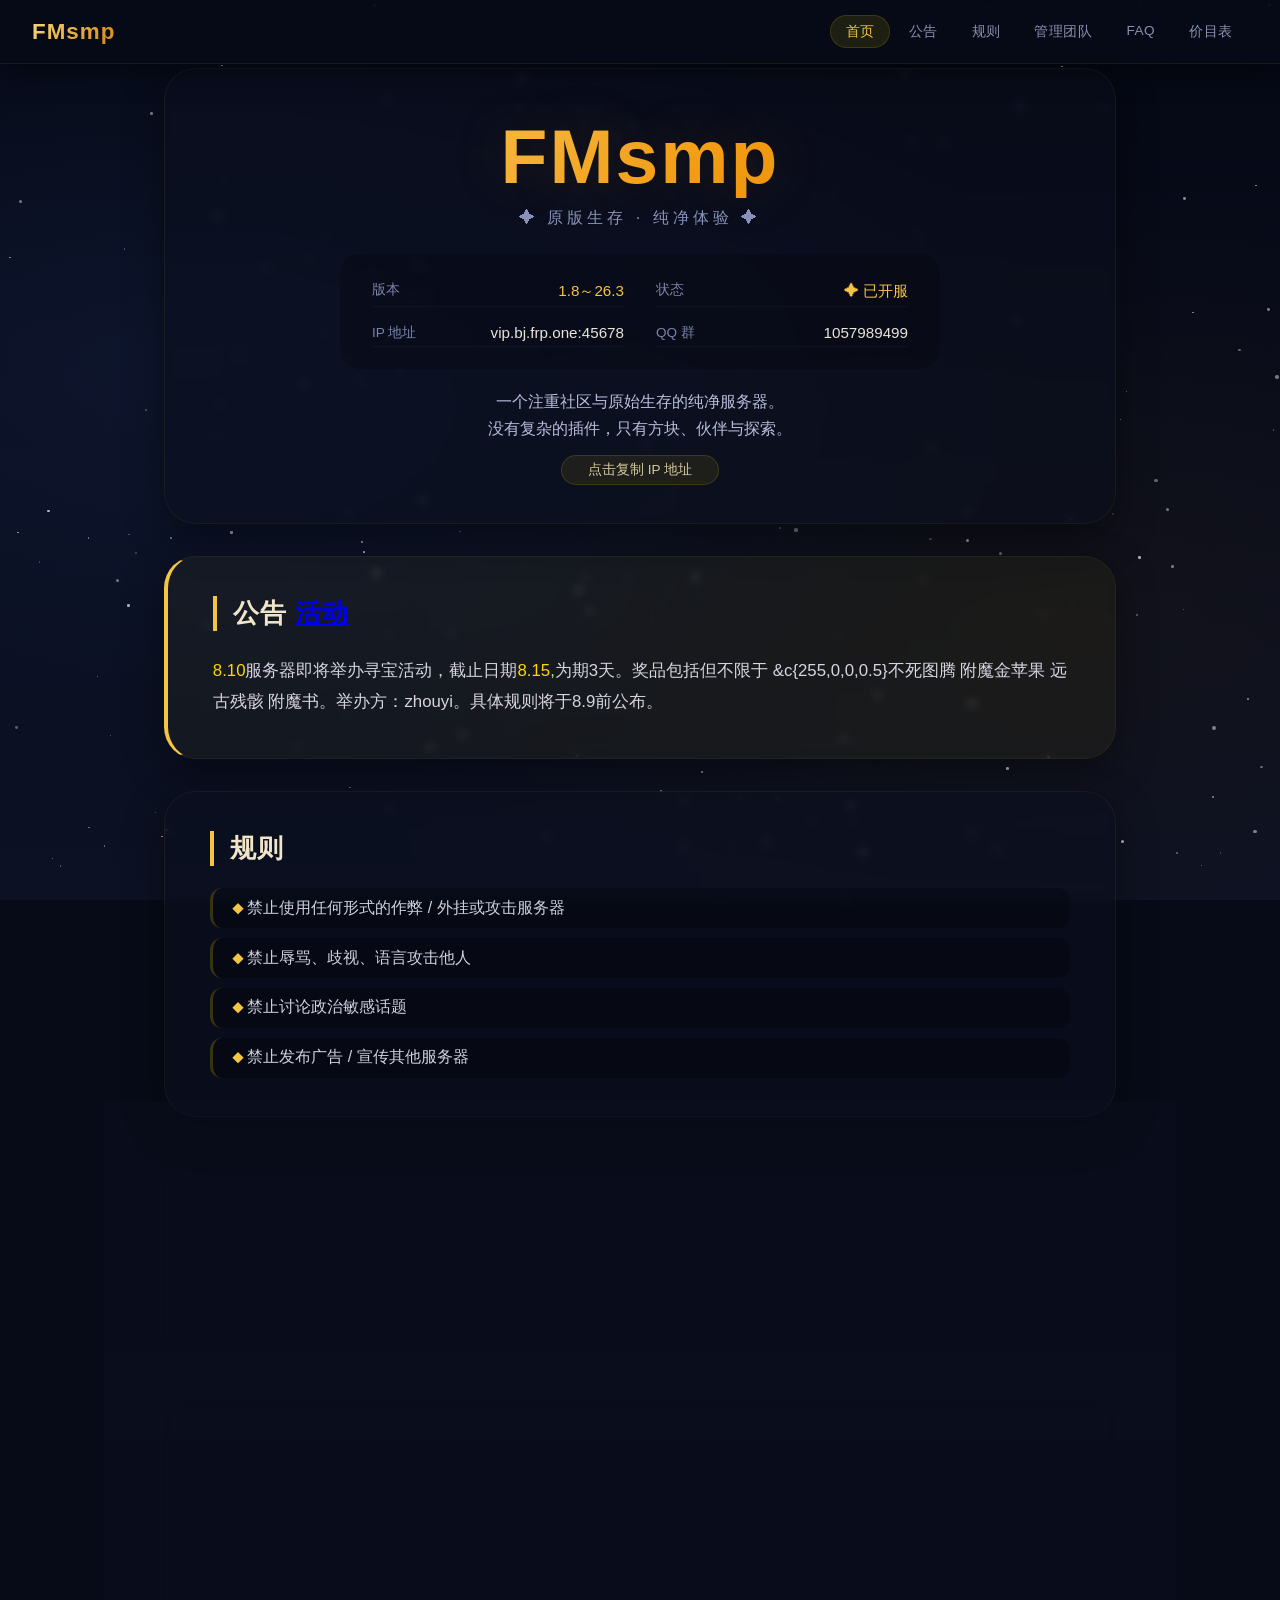
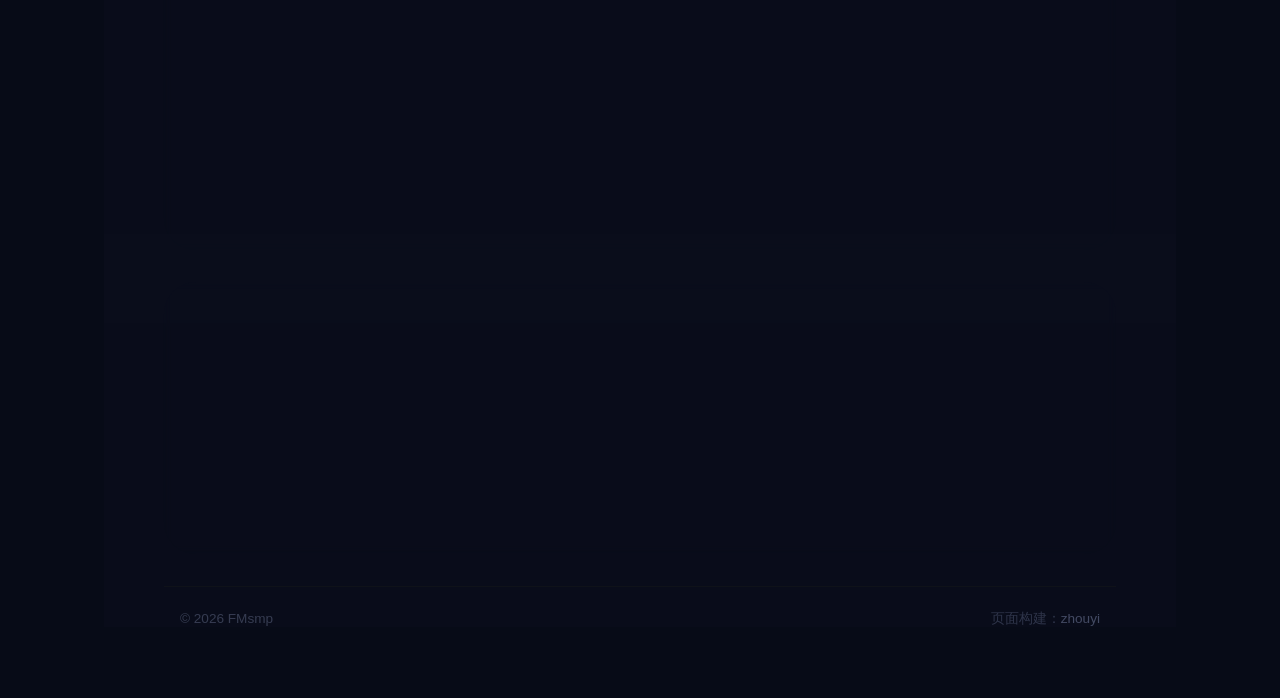
==== commit 82188572: "Update index.html" ====
--- a/FMsmp/index.html
+++ b/FMsmp/index.html
@@ -547,7 +547,7 @@
 
         <!-- ====== 公告 ====== -->
         <section class="section" id="announcement">
-            <div class="section-title">公告</div>
+            <div class="section-title">公告 <a href="FMsmpActivity">活动</a></div>
             <div class="announce-content" id="announceContent"></div>
         </section>
 
@@ -799,4 +799,4 @@
         console.log('✦ 公告编辑: 修改 ANNOUNCEMENT_RAW 变量');
     </script>
 </body>
-</html>+</html>
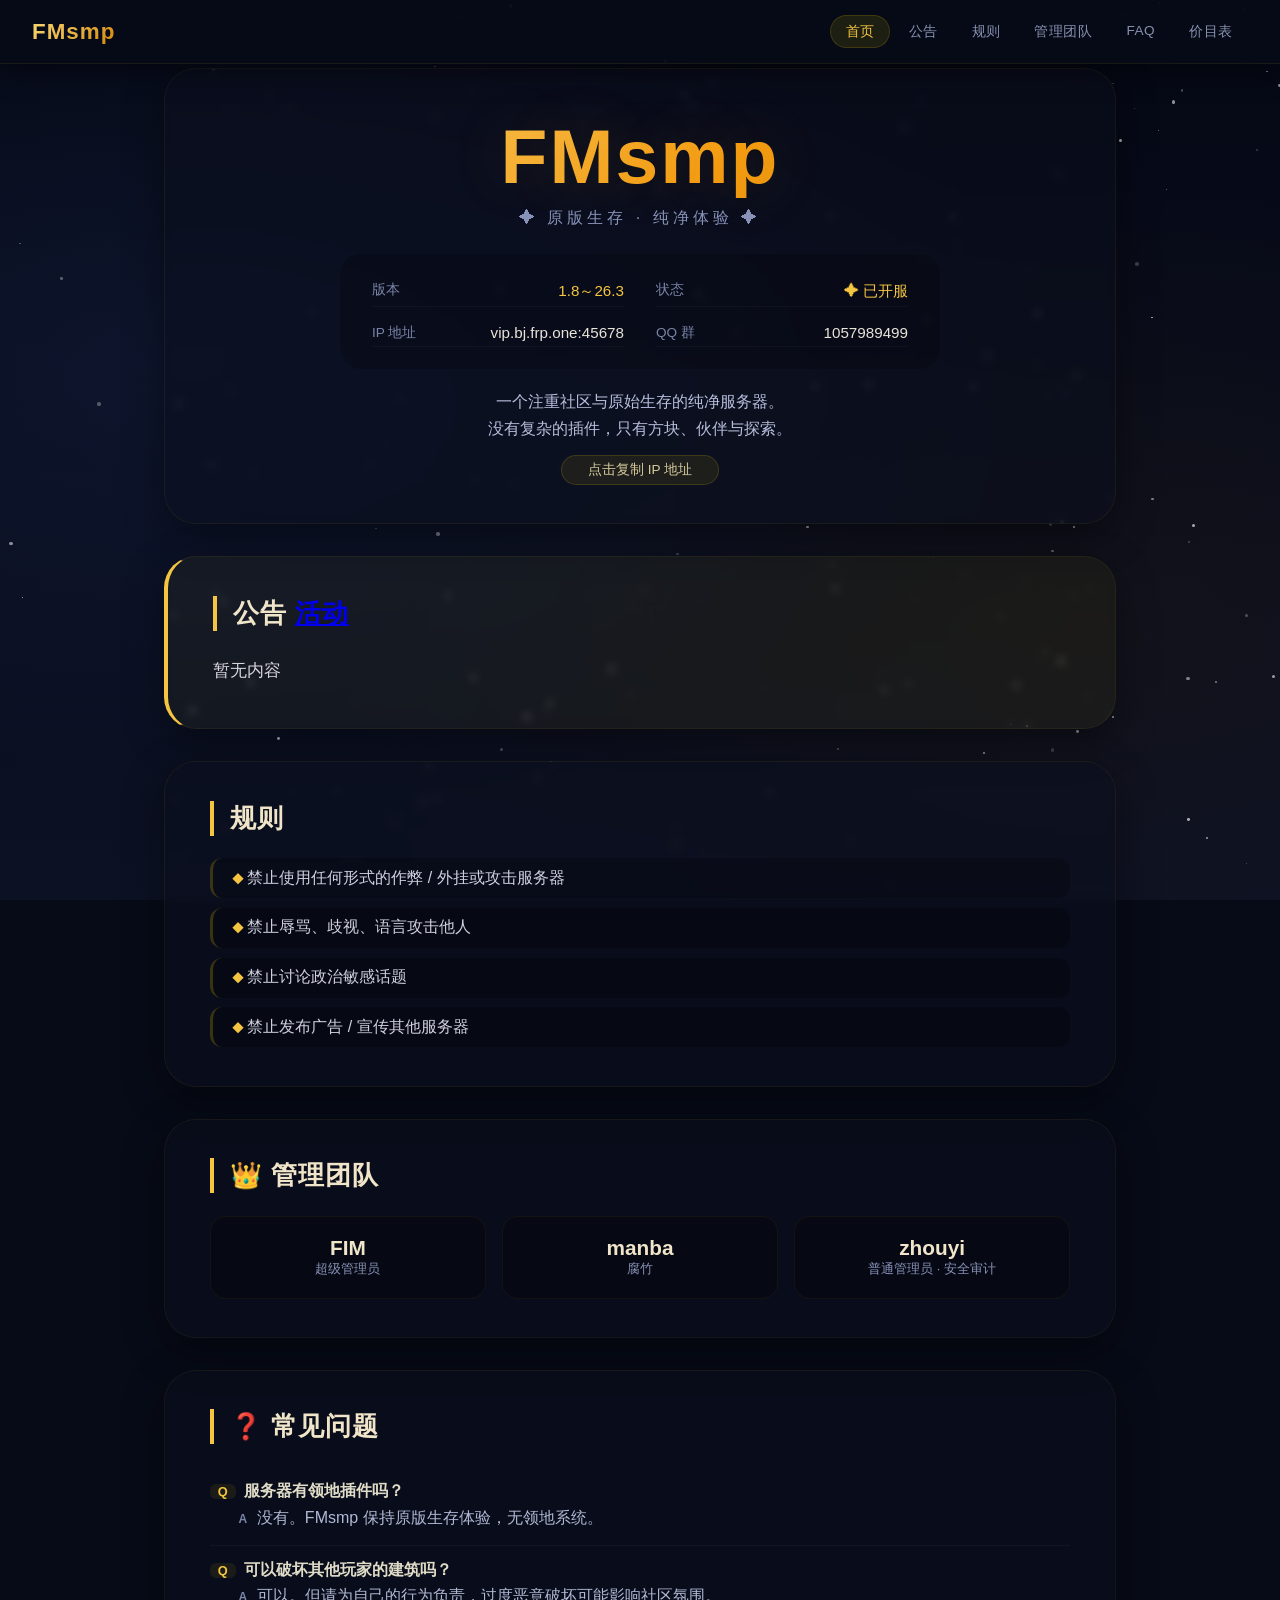
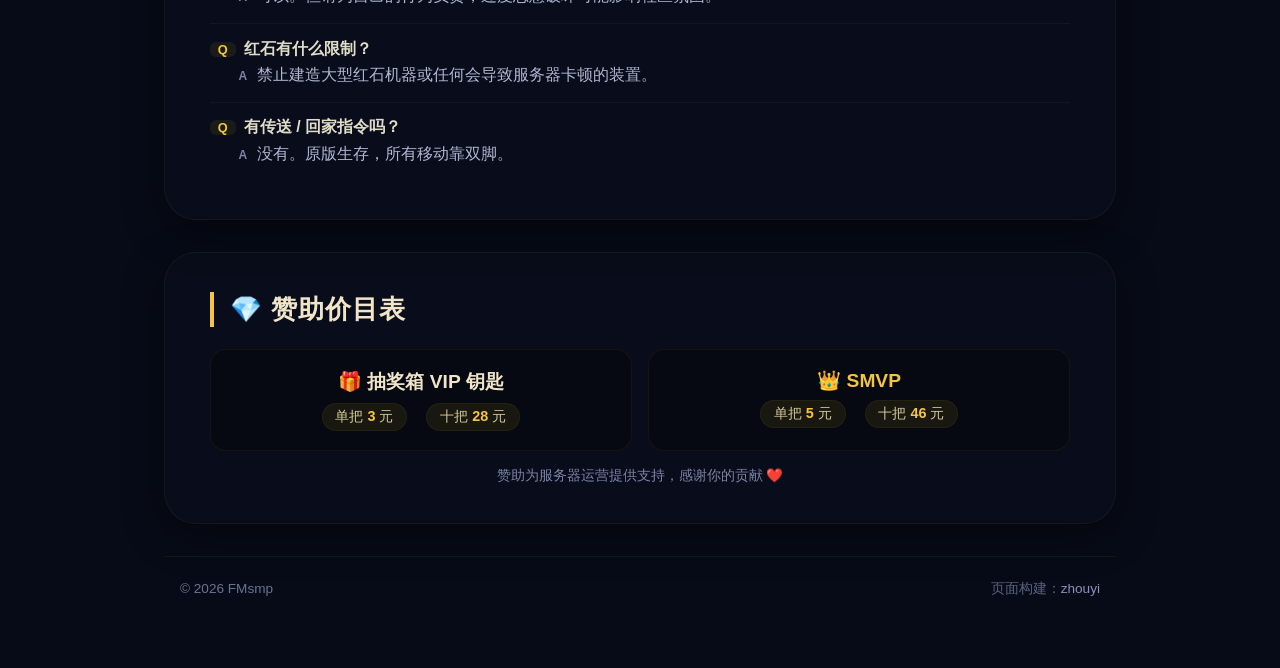
==== commit 79079486: "Update index.html" ====
--- a/FMsmp/index.html
+++ b/FMsmp/index.html
@@ -696,7 +696,7 @@
         // ============================================================
         // 3. 公告渲染
         // ============================================================
-        const ANNOUNCEMENT_RAW = '&c{255,215,0,1}{8.10}服务器即将举办寻宝活动，截止日期&c{255,215,0,1}{8.15},为期3天。奖品包括但不限于 &c{255,0,0,0.5}不死图腾 附魔金苹果 远古残骸 附魔书。举办方：zhouyi。具体规则将于8.9前公布。';
+        const ANNOUNCEMENT_RAW = '暂无内容';
 
         function renderAnnouncement(raw) {
             const section = document.getElementById('announcement');
